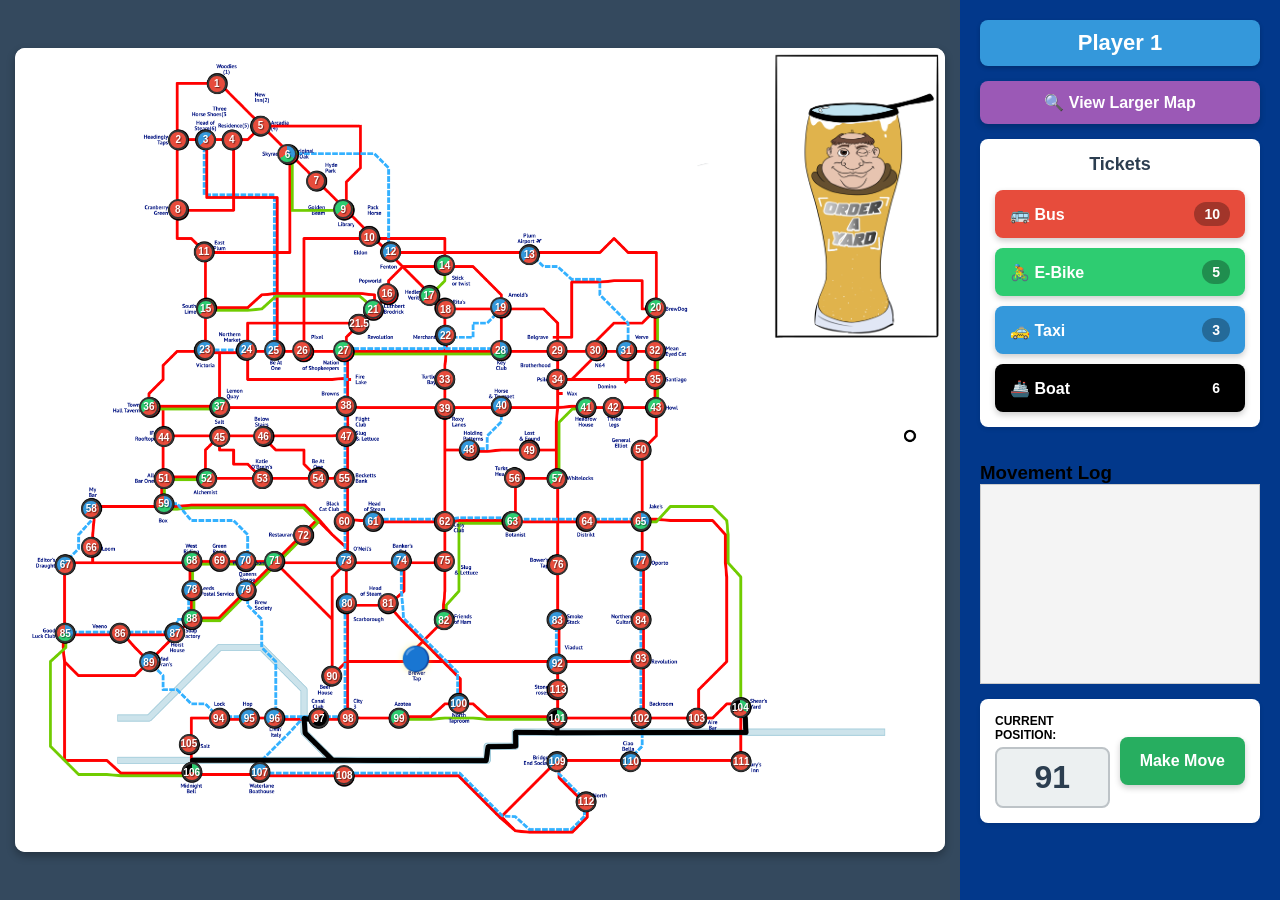
==== gamePage.html @ a5238881 "Fixing issues witht eh player test ball" ====
<!DOCTYPE html>
<html lang="en">
<head>
    <meta charset="UTF-8">
    <meta name="viewport" content="width=device-width, initial-scale=1.0">
    <title>Game - Scotland Yard</title>
    <link rel="stylesheet" href="styles.css">
    <link rel="stylesheet" href="gamePage.css">
    <script src="gamePage.js" defer></script>
</head>
<body>
    <div class="game-container">
        <!-- Left Side - Map -->
        <div class="game-map-section">
            <div class="game-map" id="gameMap">
                <!-- .map-inner is the same size as the image —
                     ALL markers are children of this so % coords line up exactly -->
                <img src="OrderAYardFinalMap.png" alt="Game Map" class="map-image">
                <div class="map-inner">
                    <!-- COORDINATE CAPTURE PANEL -->
                    <!-- <div id="capturePanel" style="position:absolute; top:10px; right:10px; background:rgba(0,0,0,0.9); color:white; padding:15px; border-radius:8px; font-family:monospace; font-size:12px; z-index:200; max-width:280px;">
                        <div style="font-weight:bold; margin-bottom:10px;">📍 Coordinate Capture Tool</div>
                        <div>Next Location: <span id="nextLocationId" style="color:#4CAF50; font-weight:bold;">1</span></div>
                        <div id="coordDisplay" style="margin:8px 0;">Click on map to capture position</div>
                        <div style="margin-top:10px;">
                            <button onclick="undoLastCapture()" style="padding:5px 10px; margin-right:5px; cursor:pointer;">↩ Undo</button>
                            <button onclick="exportCoordinates()" style="padding:5px 10px; cursor:pointer;">📋 Copy JSON</button>
                        </div>
                        <div id="capturedList" style="margin-top:10px; max-height:150px; overflow-y:auto; font-size:10px;"></div>
                    </div> -->
                    <img id="captureToggle" src="OrderAYardLogo20262.png" style="position:absolute; top:-10px; right:-50px; width:300px; height:300px; cursor:pointer; z-index:200;" title="Toggle Coordinate Capture Tool">
                    <div id="capturedMarkers"></div>
                    <div id="playerPiece" class="player-piece" draggable="true">
                        🔵
                    </div>
                    <div id="locationMarkers"></div>
                </div>
            </div>
        </div>
    
        
        <!-- Right Side - Controls -->
        <div class="game-controls-section">
            <!-- Player Name -->
            <div class="player-info">
                <h2 id="playerName">Player 1</h2>
            </div>
            
            <!-- View Map Button -->
            <button class="view-map-button" onclick="viewLargerMap()">
                🔍 View Larger Map
            </button>
            
        
            
            <!-- Tickets Section -->
            <div class="tickets-section">
                <h3>Tickets</h3>
                <div class="tickets-buttons">
                    <button class="ticket-button bus" onclick="selectTicket('bus')" id="busTicket">
                        🚌 Bus
                        <span class="ticket-count">10</span>
                    </button>
                    <button class="ticket-button ebike" onclick="selectTicket('ebike')" id="ebikeTicket">
                        🚴 E-Bike
                        <span class="ticket-count">5</span>
                    </button>
                    <button class="ticket-button taxi" onclick="selectTicket('taxi')" id="taxiTicket">
                        🚕 Taxi
                        <span class="ticket-count">3</span>
                    </button>
                    <button class="ticket-button boat" onclick="selectTicket('boat')" id="boatTicket">
                        🚢 Boat
                        <span class="ticket-count">6</span>
                    </button>
                </div>
            </div>
            
            <!-- Position and Move Section -->
                 <div class="movement-log-section">
            <h3>Movement Log</h3>
            <div id="movementLog" class="movement-log"></div>
            </div>

            <div class="position-move-section">
                <div class="position-display">
                    <label>Current Position:</label>
                    <div class="position-value" id="currentPosition">45</div>
                </div>
                <button class="make-move-button" onclick="makeMove()">
                    Make Move
                </button>
            </div>
        </div>
    </div>
    
    <!-- Modal for Larger Map View -->
    <div id="mapModal" class="map-modal">
        <div class="map-modal-content">
            <span class="map-modal-close" onclick="closeMapModal()">&times;</span>
            <img src="OrderAYardFinalMap.png" alt="Full Map" class="map-modal-image">
        </div>
    </div> 

    
</body>
</html>
---- styles.css ----
* {
    margin: 0;
    padding: 0;
    box-sizing: border-box;
}

body {
    font-family: Arial, sans-serif;
    height: 100vh;
    display: flex;
    justify-content: center;
    align-items: center;
    background-color: #02388B;
}

.container {
    width: 100%;
    height: 100%;
    display: flex;
    flex-direction: column;
    align-items: center;
}

.top-section {
    padding-top: 50px;
    text-align: center;
}

.top-image {
    max-width: 400px;
    width: 80%;
    height: auto;
    border-radius: 10px;
    box-shadow: 0 4px 6px rgba(0, 0, 0, 0.1);
}

.button-section {
    margin-top: auto;
    margin-bottom: 25vh;
    display: flex;
    gap: 30px;
    justify-content: center;
    align-items: center;
}

.nav-button {
    padding: 15px 40px;
    font-size: 18px;
    font-weight: bold;
    color: white;
    background-color: #007bff;
    border: none;
    border-radius: 8px;
    cursor: pointer;
    transition: all 0.3s ease;
    box-shadow: 0 4px 6px rgba(0, 0, 0, 0.1);
}

.nav-button:hover {
    background-color: #0056b3;
    transform: translateY(-2px);
    box-shadow: 0 6px 8px rgba(0, 0, 0, 0.15);
}

.nav-button:active {
    transform: translateY(0);
    box-shadow: 0 2px 4px rgba(0, 0, 0, 0.1);
}

/* Host Game Page Styles */
.host-game-container {
    width: 100%;
    max-width: 500px;
    padding: 40px;
    display: flex;
    flex-direction: column;
    gap: 30px;
    align-items: center;
}
.host-game-container h1 {
    text-align: center;
    color: #ffffff;
    margin-bottom: 10px;
}

.form-group {
    width: 100%;
    display: flex;
    flex-direction: column;
    gap: 10px;
}

.form-group label {
    font-size: 16px;
    font-weight: bold;
    color: #ffffff;
}

.form-group input {
    padding: 12px;
    font-size: 16px;
    border: 2px solid #ddd;
    border-radius: 8px;
    transition: border-color 0.3s ease;
}

.form-group input:focus {
    outline: none;
    border-color: #007bff;
}

.color-selector {
    width: 100%;
    display: flex;
    flex-direction: column;
    gap: 10px;
    
}
.color-selector label {
    font-size: 16px;
    font-weight: bold;
    color: #ffffff;
}

.color-button {
    padding: 15px 30px;
    font-size: 16px;
    font-weight: bold;
    color: white;
    background-color: #28a745;
    border: none;
    border-radius: 8px;
    cursor: pointer;
    transition: all 0.3s ease;
    box-shadow: 0 4px 6px rgba(0, 0, 0, 0.1);
}

.color-button:hover {
    background-color: #218838;
    transform: translateY(-2px);
}

.color-wheel {
    display: none;
    grid-template-columns: repeat(4, 1fr);
    gap: 15px;
    padding: 20px;
    background-color: #f9f9f9;
    border-radius: 8px;
    border: 2px solid #ddd;
    margin-top: 10px;
}

.color-wheel.active {
    display: grid;
}

.color-option {
    width: 60px;
    height: 60px;
    border-radius: 50%;
    cursor: pointer;
    border: 3px solid transparent;
    transition: all 0.3s ease;
}

.color-option:hover {
    transform: scale(1.1);
    border-color: #333;
}

.color-option.selected {
    border-color: #000;
    box-shadow: 0 0 10px rgba(0, 0, 0, 0.3);
}

.selected-color-display {
    padding: 10px 20px;
    background-color: #f0f0f0;
    border-radius: 8px;
    text-align: center;
    font-weight: bold;
}

.bottom-button {
    margin-top: auto;
    padding: 15px 50px;
    font-size: 18px;
    font-weight: bold;
    color: white;
    background-color: #007bff;
    border: none;
    border-radius: 8px;
    cursor: pointer;
    transition: all 0.3s ease;
    box-shadow: 0 4px 6px rgba(0, 0, 0, 0.1);
}

.bottom-button:hover {
    background-color: #0056b3;
    transform: translateY(-2px);
}

/* Lobby Page Styles */
.lobby-container {
    width: 100%;
    max-width: 900px;
    padding: 40px;
    display: flex;
    flex-direction: column;
    gap: 30px;
    align-items: center;
    overflow-y: auto;
}

.lobby-container h1 {
    text-align: center;
    color: #ffffff;
    margin-bottom: 10px;
}

.lobby-header {
    display: flex;
    gap: 40px;
    width: 100%;
    justify-content: center;
    align-items: center;
    flex-wrap: wrap;
}

.qr-code-section {
    display: flex;
    flex-direction: column;
    align-items: center;
    gap: 10px;
}

.qr-code-placeholder {
    width: 200px;
    height: 200px;
    background-color: #fff;
    border: 3px solid #ddd;
    border-radius: 10px;
    display: flex;
    justify-content: center;
    align-items: center;
    box-shadow: 0 4px 6px rgba(0, 0, 0, 0.1);
}

.qr-code-placeholder p {
    color: #999;
    font-size: 18px;
    font-weight: bold;
}

.game-code-section {
    display: flex;
    flex-direction: column;
    align-items: center;
    gap: 15px;
}

.game-code-section h2 {
    color: #fff9f9;
    margin: 0;
}

.game-code-display {
    font-size: 48px;
    font-weight: bold;
    color: #007bff;
    background-color: #fff;
    padding: 20px 40px;
    border-radius: 10px;
    border: 3px solid #007bff;
    letter-spacing: 8px;
    box-shadow: 0 4px 6px rgba(0, 0, 0, 0.1);
}

.game-code-instruction {
    color: #ffffff;
    font-size: 14px;
    text-align: center;
}

.players-section {
    width: 100%;
    display: flex;
    flex-direction: column;
    gap: 15px;
}

.players-section h2 {
    color: #fbfbfb;
    text-align: center;
}

.players-table {
    width: 100%;
    border-collapse: collapse;
    background-color: #fff;
    border-radius: 8px;
    overflow: hidden;
    box-shadow: 0 4px 6px rgba(0, 0, 0, 0.1);
}

.players-table thead {
    background-color: #007bff;
    color: white;
}

.players-table th {
    padding: 15px;
    text-align: left;
    font-weight: bold;
    font-size: 16px;
}

.players-table td {
    padding: 15px;
    border-bottom: 1px solid #f0f0f0;
    font-size: 16px;
}

.player-row {
    transition: background-color 0.3s ease;
}

.player-row.active {
    background-color: #f8f9fa;
}

.player-row:hover {
    background-color: #e9ecef;
}

.player-name {
    font-weight: bold;
    color: #ffffff;
}

.player-row:not(.active) .player-name {
    color: #999;
    font-style: italic;
}

.player-color {
    text-align: center;
}

.color-indicator {
    width: 40px;
    height: 40px;
    border-radius: 50%;
    border: 2px solid #ddd;
    display: inline-block;
}

.player-ready {
    text-align: center;
    font-size: 24px;
}

.lobby-action-button {
    margin-top: 20px;
    padding: 15px 60px;
    font-size: 20px;
    font-weight: bold;
    color: white;
    background-color: #ffc107;
    border: none;
    border-radius: 8px;
    cursor: pointer;
    transition: all 0.3s ease;
    box-shadow: 0 4px 6px rgba(0, 0, 0, 0.1);
}

.lobby-action-button:hover {
    background-color: #e0a800;
    transform: translateY(-2px);
    box-shadow: 0 6px 8px rgba(0, 0, 0, 0.15);
}

.lobby-action-button.start-game {
    background-color: #28a745;
    animation: pulse 1.5s infinite;
}

.lobby-action-button.start-game:hover {
    background-color: #218838;
}

.lobby-action-button.start-game:hover {
    background-color: #218838;
}

@keyframes pulse {
    0%, 100% {
        transform: scale(1);
    }
    50% {
        transform: scale(1.05);
    }
}

/* Game Page Styles - Landscape Mobile Layout */
.game-container {
    display: flex;
    width: 100%;
    height: 100vh;
    background-color: #2c3e50;
    overflow: hidden;
}

.game-map-section {
    flex: 1;
    display: flex;
    justify-content: center;
    align-items: center;
    padding: 15px;
    background-color: #34495e;
    min-width: 0; /* prevent flex overflow */
}

/* Outer wrapper: locks to the true image aspect ratio (6600×5700 = 22:19)
   and shrinks to fit whichever axis runs out of space first.             */
.game-map {
    position: relative;
    /* Use the real image ratio so the box is always the same shape */
    aspect-ratio: 6600 / 5700;
    /* Grow as wide as possible but never taller than the available height */
    width: 100%;
    max-width: calc((100vh - 30px) * (6600 / 5700));
    max-height: calc(100vh - 30px);
    background-color: #fff;
    border-radius: 10px;
    overflow: hidden;
    box-shadow: 0 4px 8px rgba(0, 0, 0, 0.3);
}

/* Inner wrapper: identical size to .game-map — ALL markers live here.
   Because this exactly matches the image, %-based coordinates are always
   relative to the image itself, not any letterbox padding.               */
.map-inner {
    position: absolute;
    inset: 0;
    width: 100%;
    height: 100%;
    pointer-events: none; /* let clicks reach child markers */
}

/* The image fills the locked aspect-ratio box perfectly — no letterbox */
.map-image {
    position: absolute;
    inset: 0;
    width: 100%;
    height: 100%;
    object-fit: fill; /* box is already the right shape, so fill = no distortion */
    display: block;
}

.game-controls-section {
    width: 320px;
    display: flex;  
    flex-direction: column;
    padding: 20px;
    background-color: #02388B;
    overflow-y: auto;
    gap: 15px;
}

.player-info {
    text-align: center;
    padding: 10px;
    background-color: #3498db;
    border-radius: 8px;
    color: white;
    box-shadow: 0 2px 4px rgba(0, 0, 0, 0.2);
}

.player-info h2 {
    margin: 0;
    font-size: 22px;
}

.view-map-button {
    padding: 12px 20px;
    font-size: 16px;
    font-weight: bold;
    color: white;
    background-color: #9b59b6;
    border: none;
    border-radius: 8px;
    cursor: pointer;
    transition: all 0.3s ease;
    box-shadow: 0 3px 6px rgba(0, 0, 0, 0.2);
}

.view-map-button:hover {
    background-color: #8e44ad;
    transform: translateY(-2px);
}

.tickets-section {
    background-color: #fff;
    padding: 15px;
    border-radius: 8px;
    box-shadow: 0 2px 4px rgba(0, 0, 0, 0.1);
}

.tickets-section h3 {
    margin: 0 0 15px 0;
    color: #2c3e50;
    text-align: center;
    font-size: 18px;
}

.tickets-buttons {
    display: flex;
    flex-direction: column;
    gap: 10px;
}

.ticket-button {
    padding: 12px 15px;
    font-size: 16px;
    font-weight: bold;
    color: white;
    border: none;
    border-radius: 8px;
    cursor: pointer;
    transition: all 0.3s ease;
    box-shadow: 0 3px 6px rgba(0, 0, 0, 0.2);
    display: flex;
    justify-content: space-between;
    align-items: center;
    position: relative;
}

.ticket-button.bus {
    background-color: #e74c3c;
}

.ticket-button.bus:hover {
    background-color: #c0392b;
}

.ticket-button.ebike {
    background-color: #2ecc71;
}

.ticket-button.ebike:hover {
    background-color: #27ae60;
}

.ticket-button.taxi {
    background-color: #3498db;
}

.ticket-button.taxi:hover {
    background-color: #2980b9;
}

.ticket-button.taxi {
    background-color: #3498db;
}

.ticket-button.taxi:hover {
    background-color: #2980b9;
}
.ticket-button.boat {
    background-color: #000000;
}

.ticket-button.boat:hover {
    background-color: #000000af;
}

.ticket-button.selected {
    transform: scale(1.05);
    box-shadow: 0 0 15px rgba(255, 255, 255, 0.8), 0 3px 6px rgba(0, 0, 0, 0.3);
    border: 3px solid #46cdf7;
}

.ticket-count {
    background-color: rgba(0, 0, 0, 0.3);
    padding: 4px 10px;
    border-radius: 20px;
    font-size: 14px;
}

.position-move-section {
    display: flex;
    gap: 10px;
    align-items: center;
    background-color: #fff;
    padding: 15px;
    border-radius: 8px;
    box-shadow: 0 2px 4px rgba(0, 0, 0, 0.1);
}

.position-display {
    flex: 1;
    display: flex;
    flex-direction: column;
    gap: 5px;
}

.position-display label {
    font-size: 12px;
    color: #000000;
    font-weight: bold;
    text-transform: uppercase;
}

.position-value {
    font-size: 32px;
    font-weight: bold;
    color: #2c3e50;
    background-color: #ecf0f1;
    padding: 10px;
    border-radius: 8px;
    text-align: center;
    border: 2px solid #bdc3c7;
}

.make-move-button {
    padding: 15px 20px;
    font-size: 16px;
    font-weight: bold;
    color: white;
    background-color: #27ae60;
    border: none;
    border-radius: 8px;
    cursor: pointer;
    transition: all 0.3s ease;
    box-shadow: 0 3px 6px rgba(0, 0, 0, 0.2);
    white-space: nowrap;
}

.make-move-button:hover {
    background-color: #229954;
    transform: translateY(-2px);
}

.make-move-button:active {
    transform: translateY(0);
}

/* Map Modal */
.map-modal {
    display: none;
    position: fixed;
    z-index: 1000;
    left: 0;
    top: 0;
    width: 100%;
    height: 100%;
    background-color: rgba(0, 0, 0, 0.9);
    justify-content: center;
    align-items: center;
}

.map-modal-content {
    position: relative;
    max-width: 95%;
    max-height: 95%;
}

.map-modal-image {
    width: 100%;
    height: 100%;
    object-fit: contain;
    border-radius: 10px;
}

.map-modal-close {
    position: absolute;
    top: -40px;
    right: 0;
    color: #fff;
    font-size: 40px;
    font-weight: bold;
    cursor: pointer;
    transition: color 0.3s ease;
}

.map-modal-close:hover {
    color: #e74c3c;
}

/* Responsive adjustments for smaller screens */
@media (max-width: 768px) {
    .game-controls-section {
        width: 280px;
        padding: 15px;
        gap: 12px;
    }
    
    .player-info h2 {
        font-size: 18px;
    }
    
    .view-map-button {
        padding: 10px 15px;
        font-size: 14px;
    }
    
    .ticket-button {
        padding: 10px 12px;
        font-size: 14px;
    }
}

.movement-log-section {
    margin-top: 20px;
}

.movement-log {
    background: #f4f4f4;
    border: 1px solid #ccc;
    height: 200px;
    overflow-y: auto;
    padding: 10px;
    font-size: 14px;
}
---- gamePage.css ----
/* ========================================
           GAME MAP CONTAINER
           Outer element - aspect-ratio lock is in styles.css
           ======================================== */
        /* .game-map override not needed here — handled in styles.css */

        /* Marker containers fill the inner wrapper exactly */
        #locationMarkers,
        #capturedMarkers {
            position: absolute;
            inset: 0;
            width: 100%;
            height: 100%;
            pointer-events: none; /* let clicks pass to child markers */
        }
        #locationMarkers .location-marker,
        #capturedMarkers .captured-marker {
            pointer-events: auto;
        }
        
        /* ========================================
           PLAYER PIECE STYLES
           The draggable token representing the player.
           Uses absolute positioning within the map.
           ======================================== */
        .player-piece {
            position: absolute;
            width: 36px;
            height: 36px;
            pointer-events: auto; /* re-enable inside pointer-events:none .map-inner */
            font-size: 24px;
            display: flex;
            align-items: center;
            justify-content: center;
            cursor: grab;           /* Shows grab cursor on hover */
            z-index: 100;           /* Keeps piece above location markers */
            transition: left 0.3s ease, top 0.3s ease; /* Smooth movement animation */
            user-select: none;      /* Prevents text selection while dragging */
            transform: translate(-50%, -50%); /* Centers piece on coordinates */
        }

        .other-player-piece {
            position: absolute;
            width: 36px;
            height: 36px;
            pointer-events: auto; /* re-enable inside pointer-events:none .map-inner */
            font-size: 24px;
            display: flex;
            align-items: center;
            justify-content: center;
            cursor: grab;           /* Shows grab cursor on hover */
            z-index: 100;           /* Keeps piece above location markers */
            transition: left 0.3s ease, top 0.3s ease; /* Smooth movement animation */
            user-select: none;      /* Prevents text selection while dragging */
            transform: translate(-50%, -50%); /* Centers piece on coordinates */
        }
        
        /* Player piece appearance while being dragged */
        .player-piece.dragging {
            opacity: 0.5;
            cursor: grabbing;
        }
        
        /* ========================================
           LOCATION MARKER STYLES
           The numbered circles on the map that
           players can click or drop their piece on.
           Colors show available transport types:
           - Red = Taxi
           - Green = E-Bike
           - Blue = Bus
           ======================================== */
        .location-marker {
            position: absolute;
            width: 20px;
            height: 20px;
            border-radius: 50%;     /* Makes it circular */
            background: rgba(255, 255, 255, 0.85);
            border: 2px solid #333;
            display: flex;
            align-items: center;
            justify-content: center;
            font-size: 10px;
            font-weight: bold;
            cursor: pointer;
            transform: translate(-50%, -50%); /* Centers marker on coordinates */
            transition: all 0.2s ease;
            color: white;
            text-shadow: 1px 1px 1px rgba(0,0,0,0.5);
        }
        
        /* Single color markers */
        .location-marker.taxi-only {
            background: #3498db; /* Blue for taxi */
            color: #333;
            text-shadow: none;
        }
        .location-marker.ebike-only {
            background: #2ecc71; /* Green for e-bike */
        }
        .location-marker.bus-only {
            background: #e74c3c; /* Red for bus */
        }
        .location-marker.boat-only {
            background: #000000; /* Black for boat */
        }
        
        /* Two color markers - split in half */
        .location-marker.taxi-ebike {
            background: linear-gradient(135deg, #3498db 50%, #2ecc71 50%);
        }
        .location-marker.taxi-bus {
            background: linear-gradient(135deg, #3498db 50%, #e74c3c 50%);
        }
        .location-marker.taxi-boat {
            background: linear-gradient(135deg, #3498db 50%, #000000 50%);
        }
        .location-marker.ebike-bus {
            background: linear-gradient(135deg, #2ecc71 50%, #e74c3c 50%);
        }
        .location-marker.ebike-boat {
            background: linear-gradient(135deg, #2ecc71 50%, #000000 50%);
        }
        .location-marker.bus-boat {
            background: linear-gradient(135deg, #e74c3c 50%, #000000 50%);
        }
        
        /* Three color markers */
        .location-marker.taxi-ebike-bus {
            background: conic-gradient(#3498db 0deg 120deg, #2ecc71 120deg 240deg, #e74c3c 240deg 360deg);
        }
        .location-marker.taxi-ebike-boat {
            background: conic-gradient(#3498db 0deg 120deg, #2ecc71 120deg 240deg, #000000 240deg 360deg);
        }
        .location-marker.taxi-bus-boat {
            background: conic-gradient(#3498db 0deg 120deg, #e74c3c 120deg 240deg, #000000 240deg 360deg);
        }
        .location-marker.ebike-bus-boat {
            background: conic-gradient(#2ecc71 0deg 120deg, #e74c3c 120deg 240deg, #000000 240deg 360deg);
        }
        
        /* Four color marker - all transports */
        .location-marker.all-transport {
            background: conic-gradient(#3498db 0deg 90deg, #2ecc71 90deg 180deg, #e74c3c 180deg 270deg, #000000 270deg 360deg);
        }
        
        /* Hover effect - slight scale up */
        .location-marker:hover {
            transform: translate(-50%, -50%) scale(1.2);
            box-shadow: 0 0 10px rgba(0,0,0,0.5);
            z-index: 50;
        }
        
        /* VALID DROP STATE
           Bright glow when player CAN move to this location */
        .location-marker.valid-drop {
            box-shadow: 0 0 15px #4CAF50, 0 0 25px #4CAF50;
            transform: translate(-50%, -50%) scale(1.3);
            border-color: #4CAF50;
        }
        
        /* INVALID DROP STATE
           Red glow when player CANNOT move to this location */
        .location-marker.invalid-drop {
            box-shadow: 0 0 15px #f44336;
            border-color: #f44336;
        }
        
        /* CURRENT POSITION STATE
           Gold ring for the marker where player is standing */
        .location-marker.current {
            border: 3px solid gold;
            box-shadow: 0 0 10px gold;
        }
        
        /* ========================================
           ERROR TOAST NOTIFICATION
           Popup message that appears at bottom of
           screen when player makes invalid action.
           Auto-fades after 3 seconds.
           ======================================== */
        .error-toast {
            position: fixed;
            bottom: 20px;
            left: 50%;
            transform: translateX(-50%);
            background: #f44336;    /* Red background for errors */
            color: white;
            padding: 12px 24px;
            border-radius: 8px;
            font-weight: bold;
            z-index: 1000;          /* Above everything else */
            animation: fadeInOut 3s ease;
        }
        
        /* Fade in/out animation for toast */
        @keyframes fadeInOut {
            0% { opacity: 0; transform: translateX(-50%) translateY(20px); }
            10% { opacity: 1; transform: translateX(-50%) translateY(0); }
            90% { opacity: 1; transform: translateX(-50%) translateY(0); }
            100% { opacity: 0; transform: translateX(-50%) translateY(-20px); }
        }
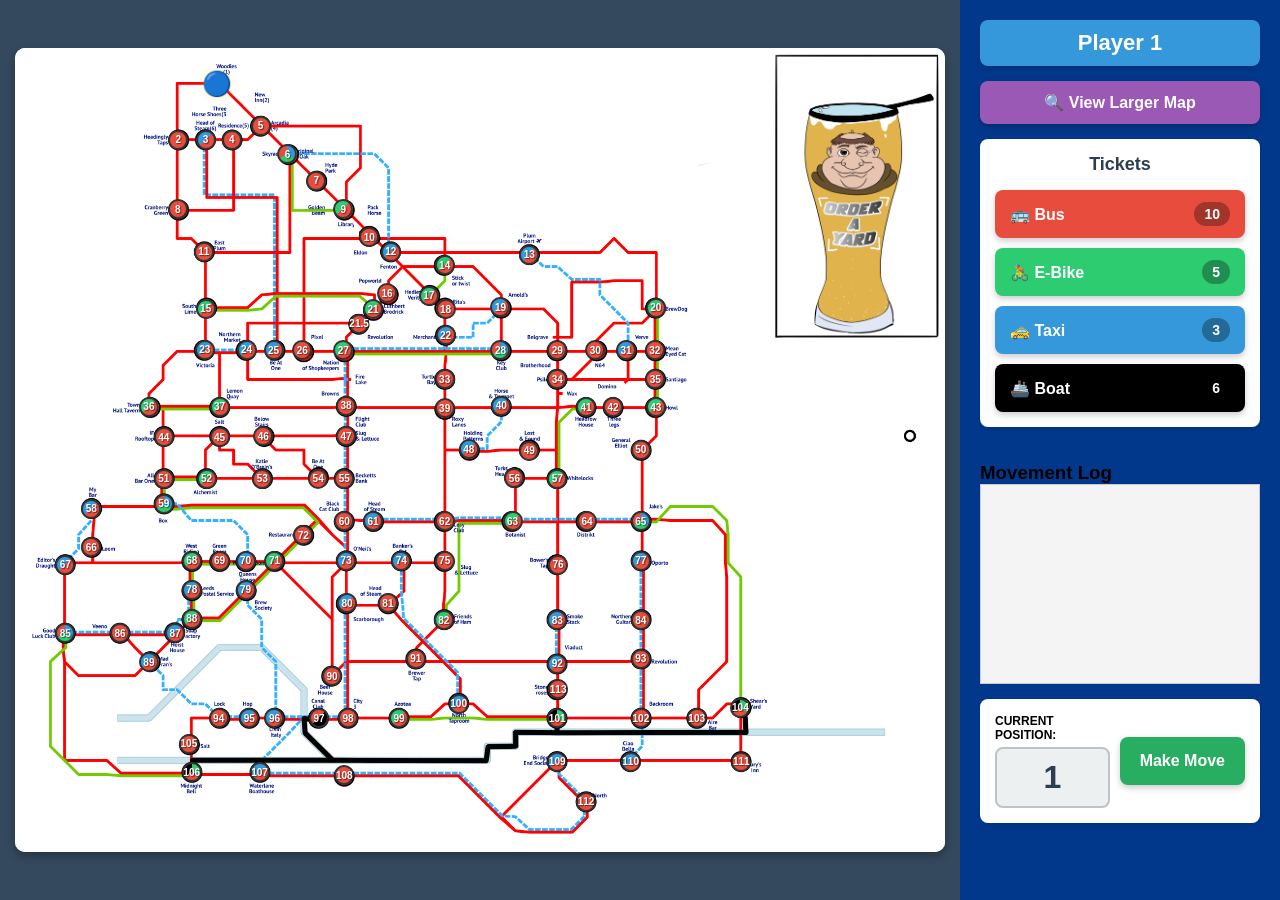
==== commit 3da6bafa: "players display across clients correctly but now all moves fail, currently working on fix" ====
--- a/gamePage.html
+++ b/gamePage.html
@@ -30,6 +30,9 @@
                     </div> -->
                     <img id="captureToggle" src="OrderAYardLogo20262.png" style="position:absolute; top:-10px; right:-50px; width:300px; height:300px; cursor:pointer; z-index:200;" title="Toggle Coordinate Capture Tool">
                     <div id="capturedMarkers"></div>
+                    <!-- <div id="playerPiece1" class="other-player-piece" draggable="true">
+                        🔵
+                    </div>-->
                     <div id="playerPiece" class="player-piece" draggable="true">
                         🔵
                     </div>
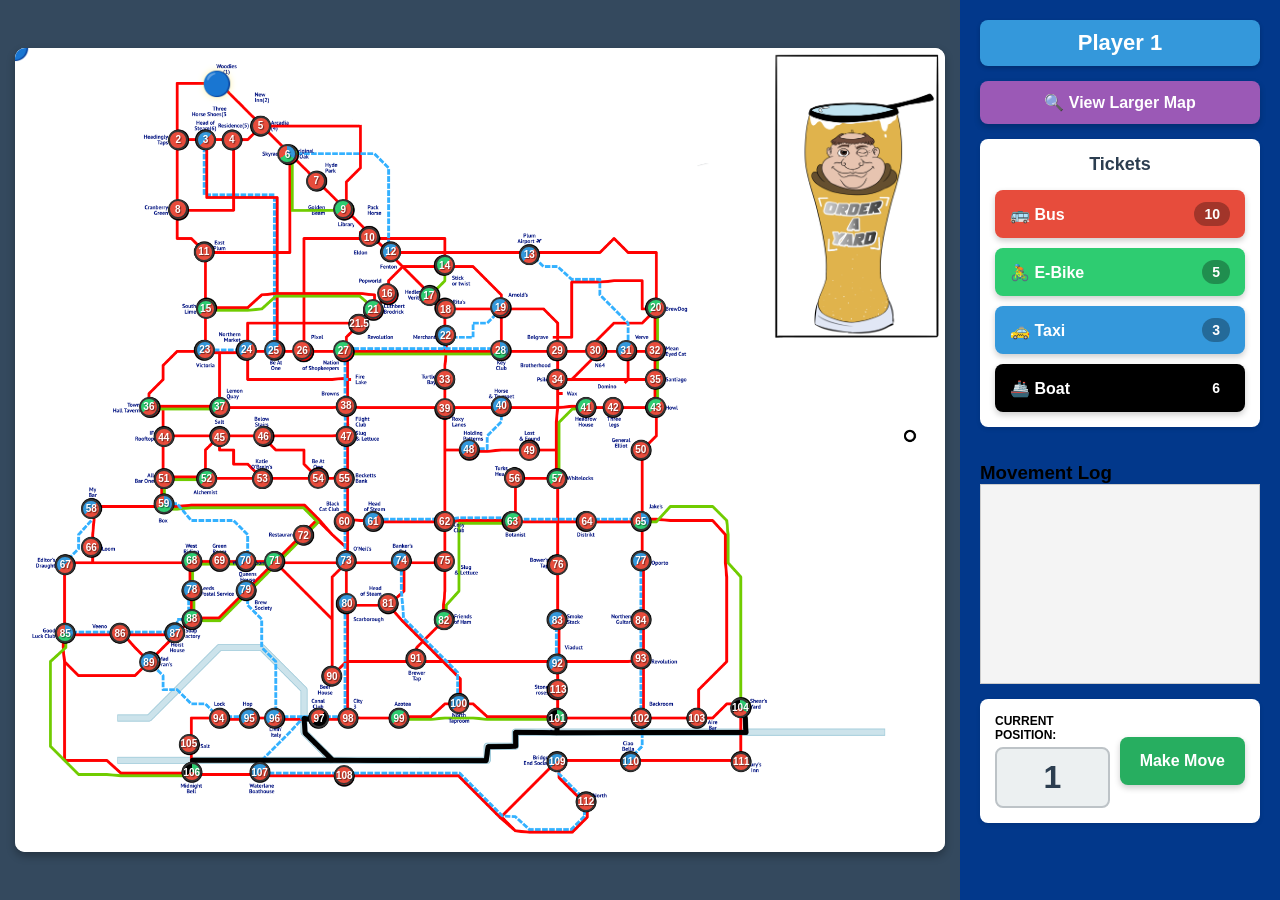
==== commit 87df1164: "updating comments, removing unneccassary and redundant code" ====
--- a/gamePage.html
+++ b/gamePage.html
@@ -10,29 +10,16 @@
 </head>
 <body>
     <div class="game-container">
-        <!-- Left Side - Map -->
+        <!-- Map display and information -->
         <div class="game-map-section">
             <div class="game-map" id="gameMap">
-                <!-- .map-inner is the same size as the image —
-                     ALL markers are children of this so % coords line up exactly -->
                 <img src="OrderAYardFinalMap.png" alt="Game Map" class="map-image">
                 <div class="map-inner">
-                    <!-- COORDINATE CAPTURE PANEL -->
-                    <!-- <div id="capturePanel" style="position:absolute; top:10px; right:10px; background:rgba(0,0,0,0.9); color:white; padding:15px; border-radius:8px; font-family:monospace; font-size:12px; z-index:200; max-width:280px;">
-                        <div style="font-weight:bold; margin-bottom:10px;">📍 Coordinate Capture Tool</div>
-                        <div>Next Location: <span id="nextLocationId" style="color:#4CAF50; font-weight:bold;">1</span></div>
-                        <div id="coordDisplay" style="margin:8px 0;">Click on map to capture position</div>
-                        <div style="margin-top:10px;">
-                            <button onclick="undoLastCapture()" style="padding:5px 10px; margin-right:5px; cursor:pointer;">↩ Undo</button>
-                            <button onclick="exportCoordinates()" style="padding:5px 10px; cursor:pointer;">📋 Copy JSON</button>
-                        </div>
-                        <div id="capturedList" style="margin-top:10px; max-height:150px; overflow-y:auto; font-size:10px;"></div>
-                    </div> -->
                     <img id="captureToggle" src="OrderAYardLogo20262.png" style="position:absolute; top:-10px; right:-50px; width:300px; height:300px; cursor:pointer; z-index:200;" title="Toggle Coordinate Capture Tool">
                     <div id="capturedMarkers"></div>
-                    <!-- <div id="playerPiece1" class="other-player-piece" draggable="true">
+                    <div id="playerPiece1" class="other-player-piece" draggable="true">
                         🔵
-                    </div>-->
+                    </div>
                     <div id="playerPiece" class="player-piece" draggable="true">
                         🔵
                     </div>
@@ -42,21 +29,21 @@
         </div>
     
         
-        <!-- Right Side - Controls -->
+        <!-- Player/map controls -->
         <div class="game-controls-section">
-            <!-- Player Name -->
+            <!-- Player name -->
             <div class="player-info">
                 <h2 id="playerName">Player 1</h2>
             </div>
             
-            <!-- View Map Button -->
+            <!-- View map button -->
             <button class="view-map-button" onclick="viewLargerMap()">
                 🔍 View Larger Map
             </button>
             
         
             
-            <!-- Tickets Section -->
+            <!-- Tickets section -->
             <div class="tickets-section">
                 <h3>Tickets</h3>
                 <div class="tickets-buttons">
@@ -79,7 +66,7 @@
                 </div>
             </div>
             
-            <!-- Position and Move Section -->
+            <!-- Position and move section -->
                  <div class="movement-log-section">
             <h3>Movement Log</h3>
             <div id="movementLog" class="movement-log"></div>
@@ -97,7 +84,7 @@
         </div>
     </div>
     
-    <!-- Modal for Larger Map View -->
+    <!-- Modal for larger map view -->
     <div id="mapModal" class="map-modal">
         <div class="map-modal-content">
             <span class="map-modal-close" onclick="closeMapModal()">&times;</span>
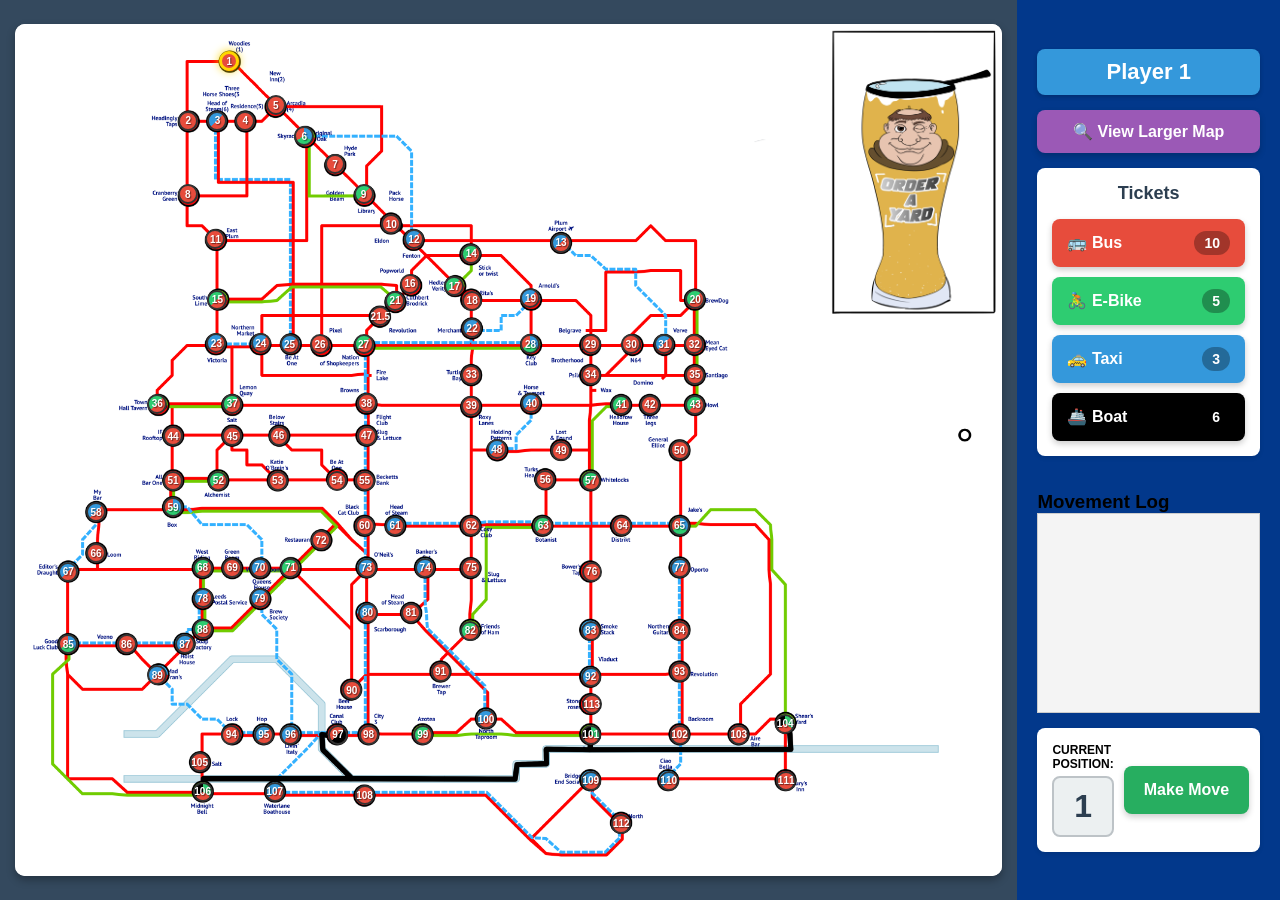
==== commit 5c64737e: "added logo working on aesthetic changes" ====
--- a/gamePage.html
+++ b/gamePage.html
@@ -18,10 +18,8 @@
                     <img id="captureToggle" src="OrderAYardLogo20262.png" style="position:absolute; top:-10px; right:-50px; width:300px; height:300px; cursor:pointer; z-index:200;" title="Toggle Coordinate Capture Tool">
                     <div id="capturedMarkers"></div>
                     <div id="playerPiece1" class="other-player-piece" draggable="true">
-                        🔵
                     </div>
-                    <div id="playerPiece" class="player-piece" draggable="true">
-                        🔵
+                    <div id="playerPiece" class="player-piece" draggable="true"></div>                        
                     </div>
                     <div id="locationMarkers"></div>
                 </div>
--- a/styles.css
+++ b/styles.css
@@ -251,6 +251,13 @@
     color: #999;
     font-size: 18px;
     font-weight: bold;
+}
+
+.qr-instruction {
+    color: #fff;
+    font-size: 14px;
+    text-align: center;
+    margin-top: 5px;
 }
 
 .game-code-section {
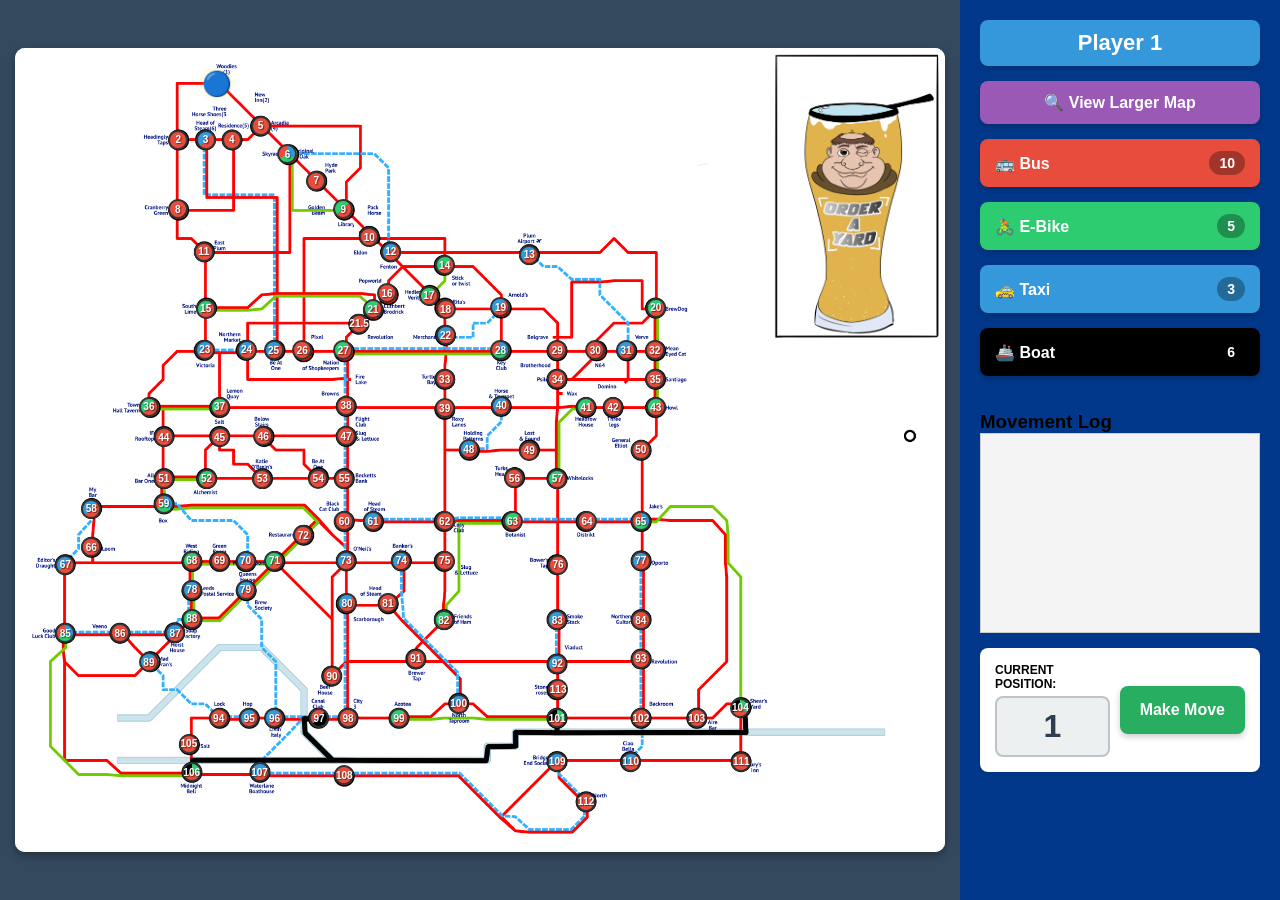
==== commit 5e9700ee: "I honestly have no idea if this works or not, it should work but since playerId was saved as a local" ====
--- a/gamePage.html
+++ b/gamePage.html
@@ -10,16 +10,31 @@
 </head>
 <body>
     <div class="game-container">
-        <!-- Map display and information -->
+        <!-- Left Side - Map -->
         <div class="game-map-section">
             <div class="game-map" id="gameMap">
+                <!-- .map-inner is the same size as the image —
+                     ALL markers are children of this so % coords line up exactly -->
                 <img src="OrderAYardFinalMap.png" alt="Game Map" class="map-image">
                 <div class="map-inner">
+                    <!-- COORDINATE CAPTURE PANEL -->
+                    <!-- <div id="capturePanel" style="position:absolute; top:10px; right:10px; background:rgba(0,0,0,0.9); color:white; padding:15px; border-radius:8px; font-family:monospace; font-size:12px; z-index:200; max-width:280px;">
+                        <div style="font-weight:bold; margin-bottom:10px;">📍 Coordinate Capture Tool</div>
+                        <div>Next Location: <span id="nextLocationId" style="color:#4CAF50; font-weight:bold;">1</span></div>
+                        <div id="coordDisplay" style="margin:8px 0;">Click on map to capture position</div>
+                        <div style="margin-top:10px;">
+                            <button onclick="undoLastCapture()" style="padding:5px 10px; margin-right:5px; cursor:pointer;">↩ Undo</button>
+                            <button onclick="exportCoordinates()" style="padding:5px 10px; cursor:pointer;">📋 Copy JSON</button>
+                        </div>
+                        <div id="capturedList" style="margin-top:10px; max-height:150px; overflow-y:auto; font-size:10px;"></div>
+                    </div> -->
                     <img id="captureToggle" src="OrderAYardLogo20262.png" style="position:absolute; top:-10px; right:-50px; width:300px; height:300px; cursor:pointer; z-index:200;" title="Toggle Coordinate Capture Tool">
                     <div id="capturedMarkers"></div>
-                    <div id="playerPiece1" class="other-player-piece" draggable="true">
-                    </div>
-                    <div id="playerPiece" class="player-piece" draggable="true"></div>                        
+                    <!-- <div id="playerPiece1" class="other-player-piece" draggable="true">
+                        🔵
+                    </div>-->
+                    <div id="playerPiece" class="player-piece" draggable="true">
+                        🔵
                     </div>
                     <div id="locationMarkers"></div>
                 </div>
@@ -27,44 +42,39 @@
         </div>
     
         
-        <!-- Player/map controls -->
+        <!-- Right Side - Controls -->
         <div class="game-controls-section">
-            <!-- Player name -->
+            <!-- Player Name -->
             <div class="player-info">
                 <h2 id="playerName">Player 1</h2>
             </div>
             
-            <!-- View map button -->
+            <!-- View Map Button -->
             <button class="view-map-button" onclick="viewLargerMap()">
                 🔍 View Larger Map
             </button>
             
         
             
-            <!-- Tickets section -->
-            <div class="tickets-section">
-                <h3>Tickets</h3>
-                <div class="tickets-buttons">
-                    <button class="ticket-button bus" onclick="selectTicket('bus')" id="busTicket">
-                        🚌 Bus
-                        <span class="ticket-count">10</span>
-                    </button>
-                    <button class="ticket-button ebike" onclick="selectTicket('ebike')" id="ebikeTicket">
-                        🚴 E-Bike
-                        <span class="ticket-count">5</span>
-                    </button>
-                    <button class="ticket-button taxi" onclick="selectTicket('taxi')" id="taxiTicket">
-                        🚕 Taxi
-                        <span class="ticket-count">3</span>
-                    </button>
-                    <button class="ticket-button boat" onclick="selectTicket('boat')" id="boatTicket">
-                        🚢 Boat
-                        <span class="ticket-count">6</span>
-                    </button>
-                </div>
-            </div>
+            <!-- Tickets Section -->
+            <button class="ticket-button bus" onclick="selectTicket('red')" id="redTicket">
+                🚌 Bus
+                <span class="ticket-count">10</span>
+            </button>
+            <button class="ticket-button ebike" onclick="selectTicket('green')" id="greenTicket">
+                🚴 E-Bike
+                <span class="ticket-count">5</span>
+            </button>
+            <button class="ticket-button taxi" onclick="selectTicket('yellow')" id="yellowTicket">
+                🚕 Taxi
+                <span class="ticket-count">3</span>
+            </button>
+            <button class="ticket-button boat" onclick="selectTicket('black')" id="blackTicket">
+                🚢 Boat
+                <span class="ticket-count">6</span>
+            </button>
             
-            <!-- Position and move section -->
+            <!-- Position and Move Section -->
                  <div class="movement-log-section">
             <h3>Movement Log</h3>
             <div id="movementLog" class="movement-log"></div>
@@ -82,7 +92,7 @@
         </div>
     </div>
     
-    <!-- Modal for larger map view -->
+    <!-- Modal for Larger Map View -->
     <div id="mapModal" class="map-modal">
         <div class="map-modal-content">
             <span class="map-modal-close" onclick="closeMapModal()">&times;</span>
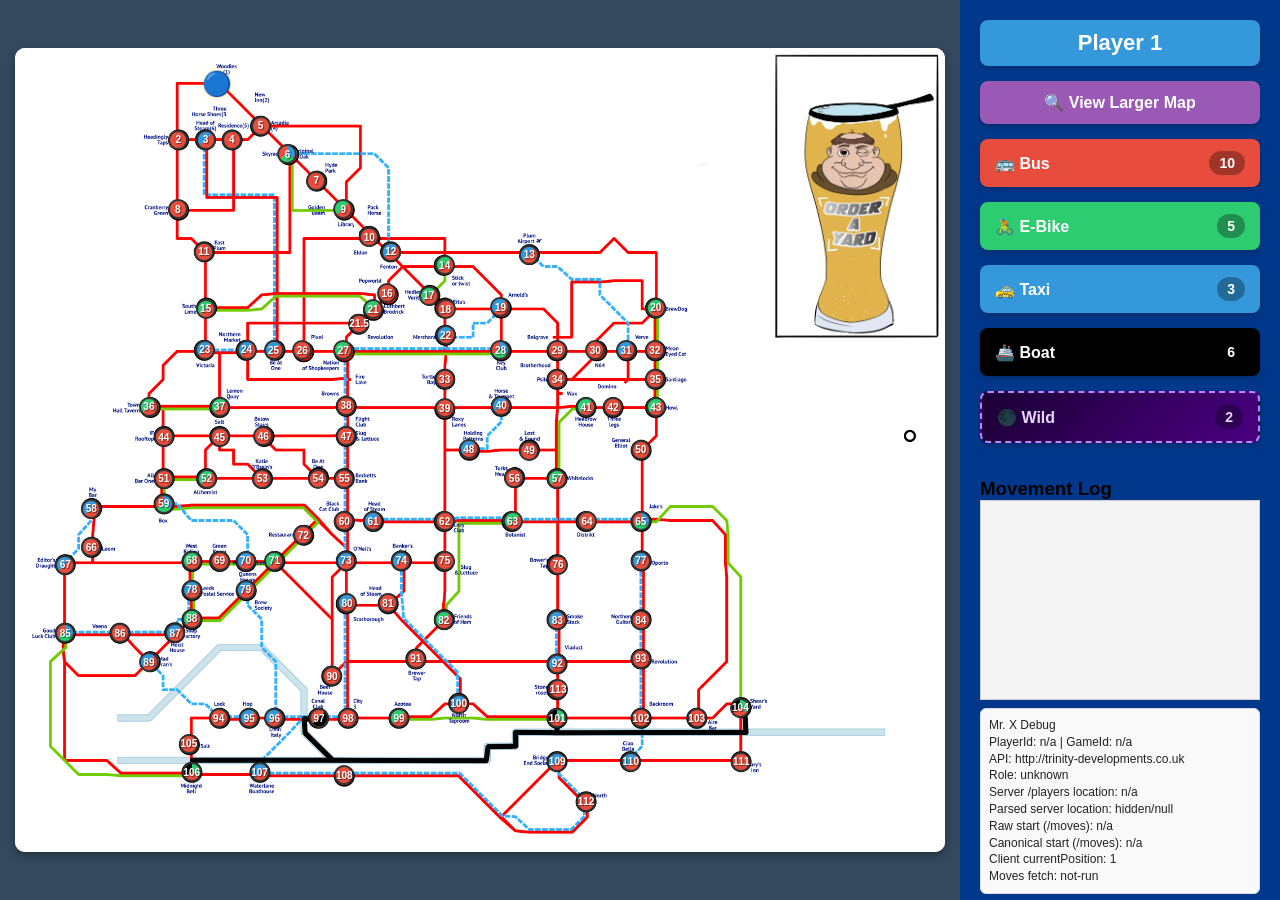
==== commit 63516d89: "The game is working as intended with showing on other screens for players to see" ====
--- a/gamePage.html
+++ b/gamePage.html
@@ -73,11 +73,18 @@
                 🚢 Boat
                 <span class="ticket-count">6</span>
             </button>
+                <button class="ticket-button wild" onclick="selectTicket('wild')" id="wildTicket">
+                    🌑 Wild
+                    <span class="ticket-count">2</span>
+                </button>
             
             <!-- Position and Move Section -->
                  <div class="movement-log-section">
             <h3>Movement Log</h3>
             <div id="movementLog" class="movement-log"></div>
+                <div id="mrxDebugPanel" style="margin-top:8px; padding:8px; border:1px solid #ddd; border-radius:6px; font-size:12px; line-height:1.4; background:#f9f9f9; color:#222;">
+                    Mr. X Debug: waiting for values...
+                </div>
             </div>
 
             <div class="position-move-section">
--- a/styles.css
+++ b/styles.css
@@ -251,13 +251,6 @@
     color: #999;
     font-size: 18px;
     font-weight: bold;
-}
-
-.qr-instruction {
-    color: #fff;
-    font-size: 14px;
-    text-align: center;
-    margin-top: 5px;
 }
 
 .game-code-section {
@@ -582,6 +575,16 @@
 .ticket-button.boat:hover {
     background-color: #000000af;
 }
+
+    .ticket-button.wild {
+        background: linear-gradient(135deg, #1a0033, #4b0082);
+        border: 2px dashed #c084fc;
+        color: #e9d5ff;
+    }
+
+    .ticket-button.wild:hover {
+        background: linear-gradient(135deg, #2d0050, #6b21a8);
+    }
 
 .ticket-button.selected {
     transform: scale(1.05);
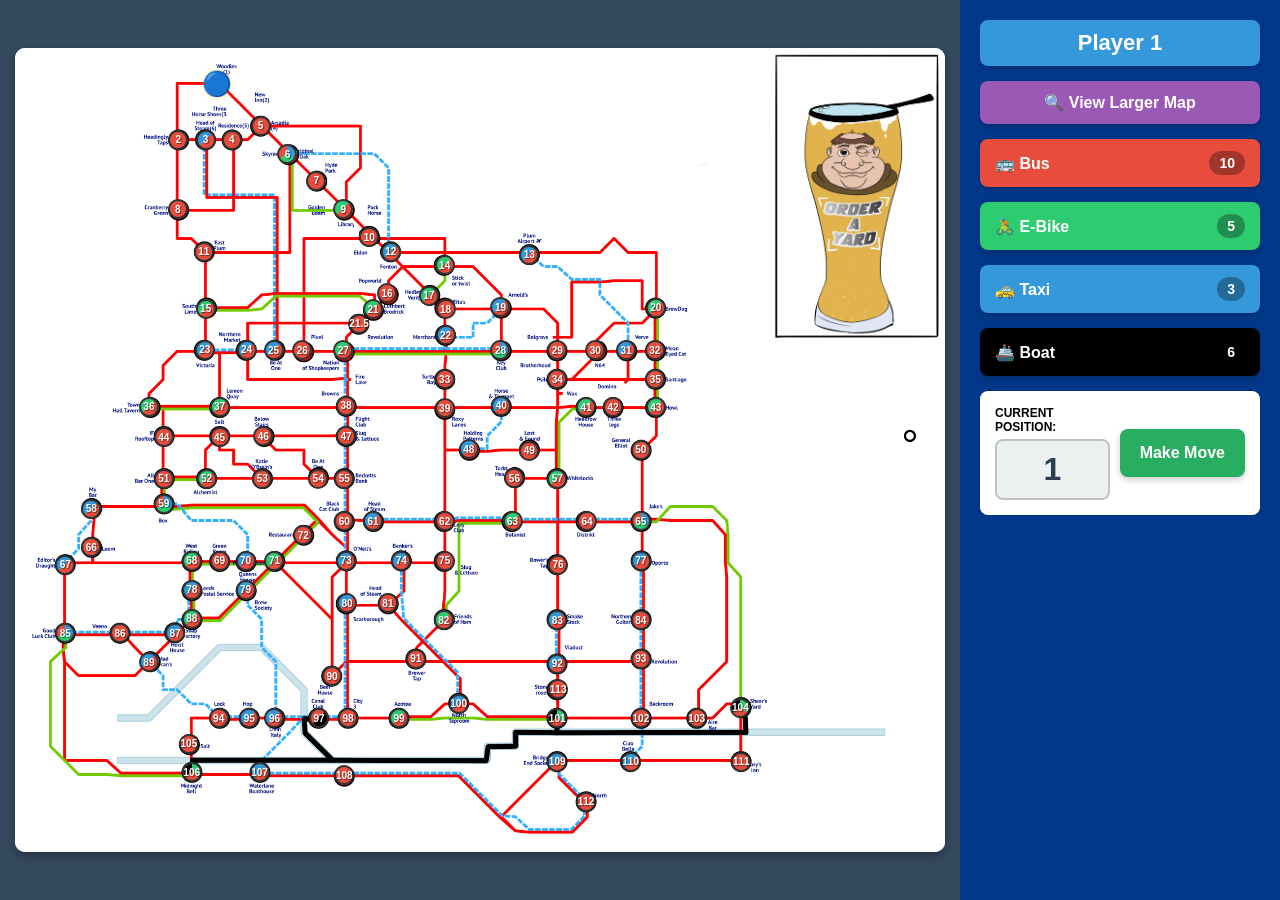
==== commit d54e2139: "fixing old bug findining code and tools so they dont display on the final game" ====
--- a/gamePage.html
+++ b/gamePage.html
@@ -73,19 +73,23 @@
                 🚢 Boat
                 <span class="ticket-count">6</span>
             </button>
+            <!--
                 <button class="ticket-button wild" onclick="selectTicket('wild')" id="wildTicket">
                     🌑 Wild
                     <span class="ticket-count">2</span>
                 </button>
+            -->
             
             <!-- Position and Move Section -->
-                 <div class="movement-log-section">
-            <h3>Movement Log</h3>
-            <div id="movementLog" class="movement-log"></div>
-                <div id="mrxDebugPanel" style="margin-top:8px; padding:8px; border:1px solid #ddd; border-radius:6px; font-size:12px; line-height:1.4; background:#f9f9f9; color:#222;">
-                    Mr. X Debug: waiting for values...
+            <!--
+                <div class="movement-log-section">
+                    <h3>Movement Log</h3>
+                    <div id="movementLog" class="movement-log"></div>
+                    <div id="mrxDebugPanel" style="margin-top:8px; padding:8px; border:1px solid #ddd; border-radius:6px; font-size:12px; line-height:1.4; background:#f9f9f9; color:#222;">
+                        Mr. X Debug: waiting for values...
+                    </div>
                 </div>
-            </div>
+            -->
 
             <div class="position-move-section">
                 <div class="position-display">
@@ -105,7 +109,19 @@
             <span class="map-modal-close" onclick="closeMapModal()">&times;</span>
             <img src="OrderAYardFinalMap.png" alt="Full Map" class="map-modal-image">
         </div>
-    </div> 
+    </div>
+
+    <div id="gameOverOverlay" class="game-over-overlay hidden" role="dialog" aria-modal="true" aria-labelledby="gameOverTitle">
+        <div class="game-over-card">
+            <div class="game-over-badge">Final Result</div>
+            <h2 id="gameOverTitle">Game Over</h2>
+            <p id="gameOverMessage">A player landed on Mr. X.</p>
+            <div class="game-over-actions">
+                <button class="game-over-btn primary" onclick="location.reload()">Play Again</button>
+                <button class="game-over-btn" onclick="window.location.href='lobbyPage.html'">Back to Lobby</button>
+            </div>
+        </div>
+    </div>
 
     
 </body>
--- a/gamePage.css
+++ b/gamePage.css
@@ -201,4 +201,101 @@
             90% { opacity: 1; transform: translateX(-50%) translateY(0); }
             100% { opacity: 0; transform: translateX(-50%) translateY(-20px); }
         }
+
+        .game-over-overlay {
+            position: fixed;
+            inset: 0;
+            z-index: 3000;
+            display: grid;
+            place-items: center;
+            background: radial-gradient(circle at 20% 20%, rgba(120, 18, 18, 0.45), rgba(10, 10, 16, 0.85));
+            backdrop-filter: blur(6px);
+            padding: 20px;
+        }
+
+        .game-over-overlay.hidden {
+            display: none;
+        }
+
+        .game-over-card {
+            width: min(92vw, 560px);
+            border-radius: 18px;
+            padding: 24px;
+            background: linear-gradient(165deg, rgba(22, 26, 34, 0.97), rgba(14, 16, 22, 0.97));
+            border: 1px solid rgba(255, 255, 255, 0.14);
+            box-shadow: 0 24px 80px rgba(0, 0, 0, 0.45);
+            color: #f8f9fb;
+            animation: gameOverIn 260ms ease-out;
+            text-align: center;
+        }
+
+        .game-over-badge {
+            display: inline-block;
+            padding: 6px 12px;
+            border-radius: 999px;
+            background: rgba(231, 76, 60, 0.18);
+            color: #ffb2a8;
+            border: 1px solid rgba(231, 76, 60, 0.35);
+            font-size: 12px;
+            letter-spacing: 0.4px;
+            margin-bottom: 12px;
+        }
+
+        .game-over-card h2 {
+            margin: 0 0 10px 0;
+            font-size: clamp(28px, 5vw, 40px);
+            line-height: 1.1;
+        }
+
+        .game-over-card p {
+            margin: 0;
+            color: #d2d8e2;
+            font-size: 16px;
+            line-height: 1.45;
+        }
+
+        .game-over-actions {
+            margin-top: 22px;
+            display: flex;
+            gap: 12px;
+            justify-content: center;
+            flex-wrap: wrap;
+        }
+
+        .game-over-btn {
+            border: 1px solid rgba(255, 255, 255, 0.25);
+            background: rgba(255, 255, 255, 0.08);
+            color: #f4f6fa;
+            border-radius: 10px;
+            padding: 10px 16px;
+            font-weight: 600;
+            cursor: pointer;
+            transition: transform 0.15s ease, background-color 0.2s ease;
+        }
+
+        .game-over-btn:hover {
+            transform: translateY(-1px);
+            background: rgba(255, 255, 255, 0.16);
+        }
+
+        .game-over-btn.primary {
+            background: #e74c3c;
+            border-color: #e74c3c;
+            color: #fff;
+        }
+
+        .game-over-btn.primary:hover {
+            background: #c0392b;
+        }
+
+        @keyframes gameOverIn {
+            from {
+                opacity: 0;
+                transform: translateY(10px) scale(0.98);
+            }
+            to {
+                opacity: 1;
+                transform: translateY(0) scale(1);
+            }
+        }
  
